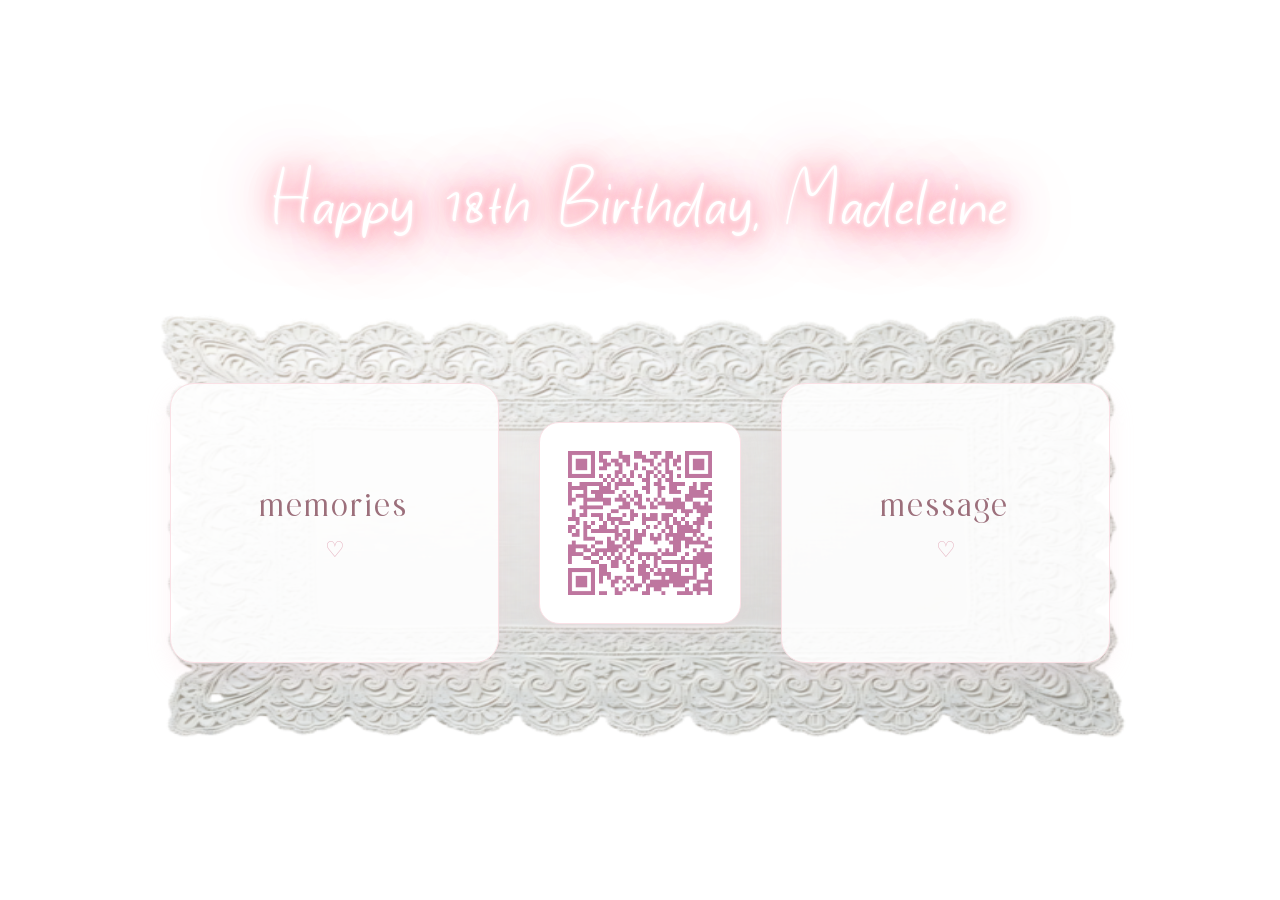
==== index.html @ 4638f528 "Add files via upload" ====
<!DOCTYPE html>
<html lang="en">
<head>
    <meta charset="UTF-8">
    <meta name="viewport" content="width=device-width, initial-scale=1.0">
    <title>Happy Birthday Madeleine!</title>
    <link rel="stylesheet" href="style.css">
</head>
<body>

    <div class="homepage-wrapper">
        
        <!-- Glowing Neon Title -->
        <header class="birthday-header">
            <h1 class="neon-glow">Happy 18th Birthday, Madeleine</h1>
        </header>

        <!-- Large Lace Box Container -->
        <div class="lace-container-large">
            
            <!-- Left Card: Memories -->
            <a href="memories.html" class="nav-card">
                <div class="card-content">
                    <h2>memories</h2>
                    <span class="heart-icon">♡</span>
                </div>
            </a>

            <!-- Center Image: QR Code -->
            <div class="qr-wrapper">
                <img src="qrcode.png" alt="Playlist QR Code" class="qr-image">
            </div>

            <!-- Right Card: Message -->
            <a href="message.html" class="nav-card">
                <div class="card-content">
                    <h2>message</h2>
                    <span class="heart-icon">♡</span>
                </div>
            </a>

        </div>
    </div>

</body>
</html>
---- style.css ----
/* Load Custom Fonts Locally */
@font-face {
    font-family: 'TheStoryline';
    src: url('the storyline.otf') format('opentype');
    font-weight: normal;
    font-style: normal;
}

@font-face {
    font-family: 'Eternalo';
    src: url('Eternalo.ttf') format('truetype');
    font-weight: normal;
    font-style: normal;
}

/* Reset and Base Styles */
* {
    margin: 0;
    padding: 0;
    box-sizing: border-box;
}

body {
    background-image: url('bg.png');
    background-repeat: repeat;
    background-position: top left;
    display: flex;
    justify-content: center;
    align-items: center;
    min-height: 100vh;
    padding: 40px 20px;
    overflow-x: hidden;
}

.homepage-wrapper, .page-wrapper {
    width: 100%;
    max-width: 1100px;
    display: flex;
    flex-direction: column;
    align-items: center;
    gap: 50px;
}

/* Neon Glow Typography */
.birthday-header h1.neon-glow {
    font-family: 'TheStoryline', sans-serif;
    font-size: 5.5rem;
    color: #fff;
    text-align: center;
    font-weight: 400;
    line-height: 1.1;
    letter-spacing: 1px;
    text-shadow: 
        0 0 4px #fff,
        0 0 10px #ffccd5,
        0 0 20px #ff99aa,
        0 0 40px #ff6680,
        0 0 70px #ff3355;
}

/* Enlarged Lace Container Box */
.lace-container-large {
    background-image: url('lace.png');
    background-size: 100% 100%;
    background-repeat: no-repeat;
    background-position: center;
    width: 100%;
    min-height: 450px;
    padding: 90px 80px;
    display: flex;
    justify-content: space-between;
    align-items: center;
    gap: 40px;
}

/* Navigation Cards */
.nav-card {
    flex: 1;
    background: rgba(255, 255, 255, 0.9); 
    border: 1px solid #fae1e6;
    border-radius: 24px;
    height: 280px;
    text-decoration: none;
    display: flex;
    justify-content: center;
    align-items: center;
    box-shadow: 0 10px 25px rgba(244, 196, 205, 0.2);
    transition: all 0.4s cubic-bezier(0.165, 0.84, 0.44, 1);
}

.nav-card:hover {
    transform: translateY(-8px);
    background: #ffffff;
    box-shadow: 0 15px 35px rgba(244, 196, 205, 0.4);
    border-color: #f7cbd5;
}

.card-content {
    text-align: center;
    display: flex;
    flex-direction: column;
    gap: 12px;
}

.card-content h2, .subpage-title {
    font-family: 'Eternalo', sans-serif;
    font-size: 2.2rem;
    color: #9c6f7b;
    letter-spacing: 3px;
    font-weight: 400;
    text-transform: lowercase;
}

.heart-icon {
    font-size: 1.4rem;
    color: #e5b3c0;
    transition: transform 0.3s ease;
}

.nav-card:hover .heart-icon {
    transform: scale(1.25);
}

/* QR Code Wrapper */
.qr-wrapper {
    display: flex;
    justify-content: center;
    align-items: center;
    padding: 20px;
    background: #ffffff;
    border-radius: 20px;
    box-shadow: 0 8px 20px rgba(244, 196, 205, 0.15);
    border: 1px solid #fae1e6;
}

.qr-image {
    width: 160px;
    height: 160px;
    object-fit: contain;
}

/* Sub-Page Content Layouts */
.content-box {
    background: rgba(255, 255, 255, 0.9);
    border: 1px solid #fae1e6;
    border-radius: 24px;
    padding: 40px;
    width: 100%;
    max-width: 850px;
    box-shadow: 0 10px 25px rgba(244, 196, 205, 0.2);
    text-align: center;
}

.subpage-title {
    margin-bottom: 30px;
    text-align: center;
}

.letter-text {
    font-family: 'Eternalo', sans-serif;
    font-size: 1.2rem;
    color: #5c4347;
    line-height: 1.8;
    text-align: left;
    white-space: pre-line;
}

/* Memories Photo Grid */
.photo-grid {
    display: grid;
    grid-template-columns: repeat(auto-fit, minmax(180px, 1fr));
    gap: 20px;
    margin-top: 20px;
}

.lightbox-item {
    width: 100%;
    position: relative;
}

.photo-click-area {
    cursor: zoom-in;
    display: block;
    width: 100%;
    height: 100%;
}

.memory-photo {
    width: 100%;
    height: 180px;
    object-fit: cover;
    border-radius: 12px;
    border: 4px solid #fff;
    box-shadow: 0 4px 10px rgba(244, 196, 205, 0.15);
    transition: transform 0.3s cubic-bezier(0.165, 0.84, 0.44, 1);
}

.memory-photo:hover {
    transform: scale(1.03);
}

/* --- Click to Enlarge Fixes --- */
.lightbox-toggle {
    display: none;
}

.overlay-view {
    position: fixed;
    top: 0;
    left: 0;
    width: 100vw;
    height: 100vh;
    background: rgba(255, 240, 243, 0.95);
    backdrop-filter: blur(5px);
    z-index: 9999;
    display: none;
    justify-content: center;
    align-items: center;
    padding: 20px;
}

.overlay-close-trigger {
    display: flex;
    justify-content: center;
    align-items: center;
    width: 100%;
    height: 100%;
    cursor: zoom-out;
}

.lightbox-toggle:checked ~ .overlay-view {
    display: flex;
    animation: fadeIn 0.2s ease-out;
}

.zoomed-photo {
    max-width: 90vw;
    max-height: 85vh;
    width: auto;
    height: auto;
    object-fit: contain;
    border: 6px solid #fff;
    box-shadow: 0 15px 40px rgba(244, 196, 205, 0.4);
}

/* Back Button Styles */
.back-button {
    display: inline-block;
    margin-top: 30px;
    font-family: 'Eternalo', sans-serif;
    color: #e5b3c0;
    text-decoration: none;
    font-size: 1.1rem;
    transition: color 0.3s ease;
}

.back-button:hover {
    color: #9c6f7b;
}

/* Animations */
@keyframes fadeIn {
    from { opacity: 0; transform: scale(0.98); }
    to { opacity: 1; transform: scale(1); }
}

/* Responsive Scaling */
@media (max-width: 850px) {
    .lace-container-large {
        flex-direction: column;
        padding: 50px 40px;
        background-size: cover;
        min-height: auto;
    }
    
    .nav-card {
        width: 100%;
        height: 180px;
    }
    
    .birthday-header h1.neon-glow {
        font-size: 3.5rem;
    }
}
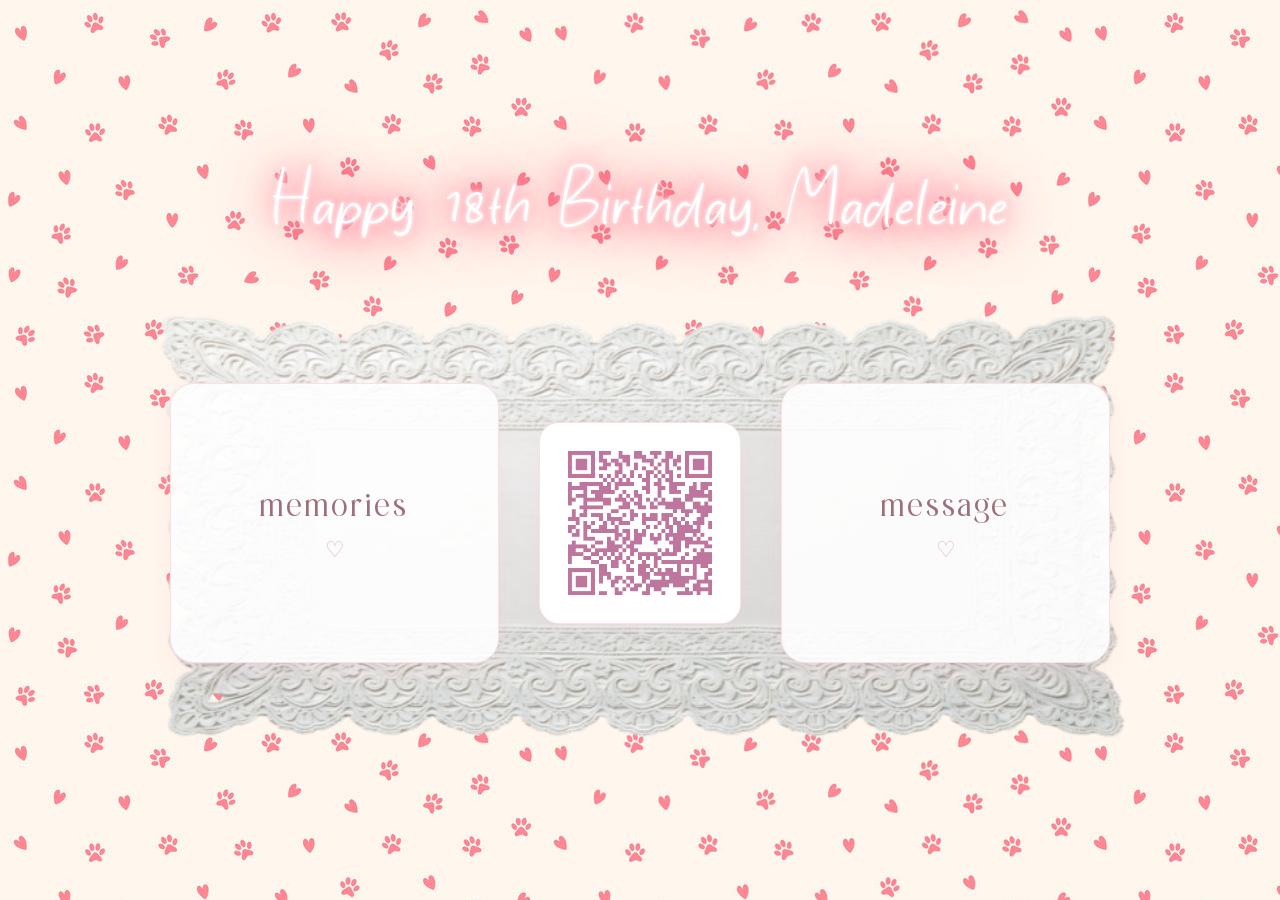
==== commit c6041260: "Update index.html" ====
--- a/index.html
+++ b/index.html
@@ -3,44 +3,46 @@
 <head>
     <meta charset="UTF-8">
     <meta name="viewport" content="width=device-width, initial-scale=1.0">
-    <title>Happy Birthday Madeleine!</title>
-    <link rel="stylesheet" href="style.css">
+    <title>Happy Birthday Madeleine</title>
+    <!-- The ?v=2 on the end forces mobile browsers to instantly load the new vertical layout updates -->
+    <link rel="stylesheet" href="style.css?v=2">
 </head>
 <body>
 
     <div class="homepage-wrapper">
         
-        <!-- Glowing Neon Title -->
+        <!-- Neon Glow Header -->
         <header class="birthday-header">
             <h1 class="neon-glow">Happy 18th Birthday, Madeleine</h1>
         </header>
 
-        <!-- Large Lace Box Container -->
-        <div class="lace-container-large">
+        <!-- Main Interactive Panel -->
+        <main class="lace-container-large">
             
-            <!-- Left Card: Memories -->
+            <!-- Left Side: Memories Link Card -->
             <a href="memories.html" class="nav-card">
                 <div class="card-content">
                     <h2>memories</h2>
-                    <span class="heart-icon">♡</span>
+                    <div class="heart-icon">♡</div>
                 </div>
             </a>
 
-            <!-- Center Image: QR Code -->
+            <!-- Center: Custom Birthday QR Code -->
             <div class="qr-wrapper">
-                <img src="qrcode.png" alt="Playlist QR Code" class="qr-image">
+                <img src="qrcode.png" alt="Birthday QR Code" class="qr-image">
             </div>
 
-            <!-- Right Card: Message -->
+            <!-- Right Side: Message Link Card -->
             <a href="message.html" class="nav-card">
                 <div class="card-content">
                     <h2>message</h2>
-                    <span class="heart-icon">♡</span>
+                    <div class="heart-icon">♡</div>
                 </div>
             </a>
 
-        </div>
+        </main>
+
     </div>
 
 </body>
-</html>+</html>
--- a/style.css
+++ b/style.css
@@ -24,6 +24,7 @@
     background-image: url('bg.png');
     background-repeat: repeat;
     background-position: top left;
+    background-color: #fff0f3; /* Soft pastel pink backup if image takes a second to load */
     display: flex;
     justify-content: center;
     align-items: center;
@@ -199,7 +200,7 @@
     transform: scale(1.03);
 }
 
-/* --- Click to Enlarge Fixes --- */
+/* --- Click to Enlarge (Lightbox) --- */
 .lightbox-toggle {
     display: none;
 }
@@ -264,21 +265,39 @@
     to { opacity: 1; transform: scale(1); }
 }
 
-/* Responsive Scaling */
+/* Responsive Scaling - Mobile Layout Update */
 @media (max-width: 850px) {
     .lace-container-large {
         flex-direction: column;
-        padding: 50px 40px;
-        background-size: cover;
-        min-height: auto;
+        padding: 100px 50px;
+        background-size: 100% 100%;
+        min-height: 800px;
+        width: 100%;
+        max-width: 420px; /* Constrains it perfectly to mobile screen width */
+        transform: rotate(90deg); /* Rotates the decorative framework canvas */
+    }
+
+    /* Counter-rotate the inner content blocks so text & QR stay perfectly right-side up */
+    .lace-container-large > * {
+        transform: rotate(-90deg);
     }
     
     .nav-card {
-        width: 100%;
-        height: 180px;
+        width: 140px; /* Balanced sizing inside the vertical lace boundaries */
+        height: 140px;
+        flex: none;
     }
     
+    .qr-wrapper {
+        padding: 12px;
+    }
+
+    .qr-image {
+        width: 100px;
+        height: 100px;
+    }
+
     .birthday-header h1.neon-glow {
         font-size: 3.5rem;
     }
-}+}
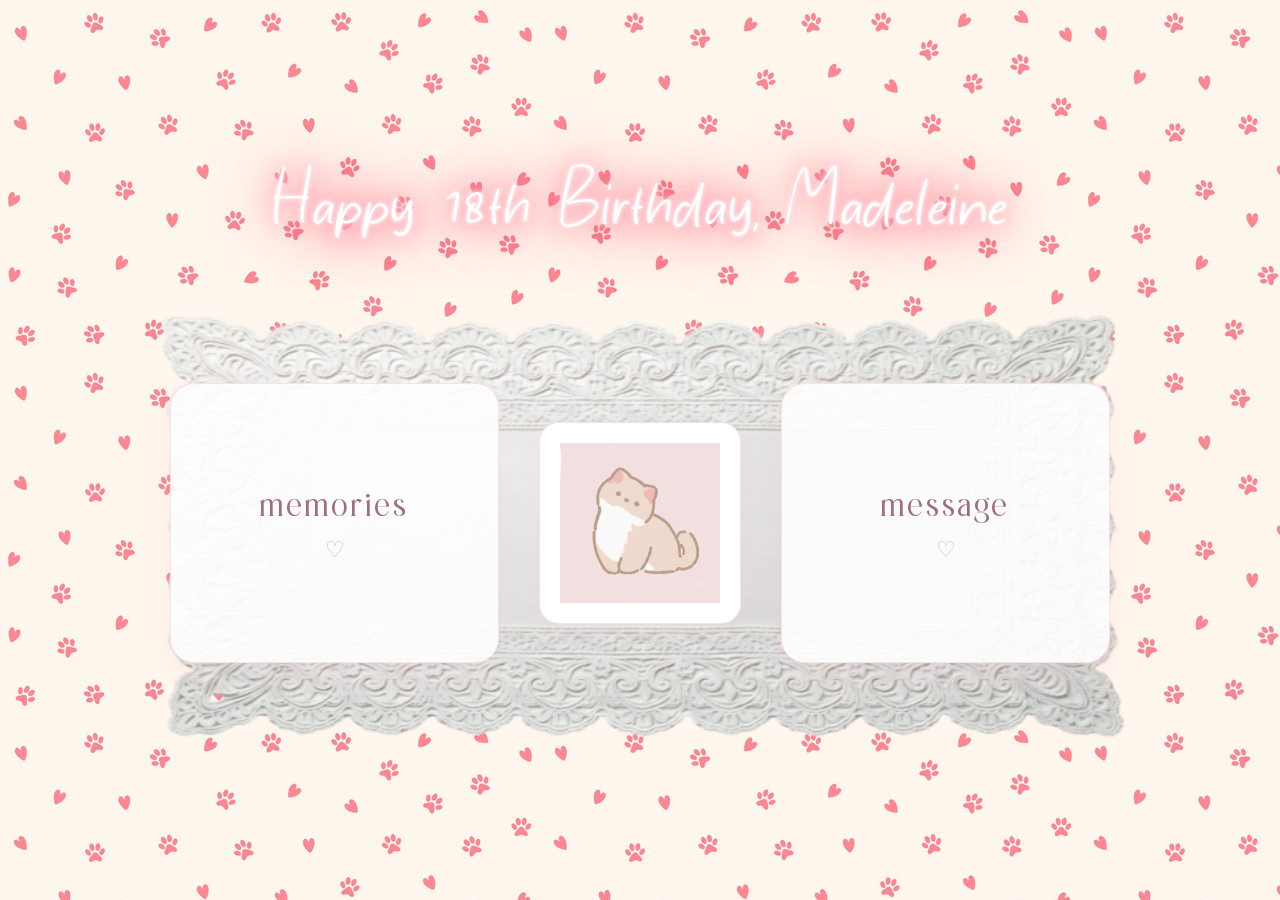
==== commit 6ba2592c: "Update index.html" ====
--- a/index.html
+++ b/index.html
@@ -4,22 +4,19 @@
     <meta charset="UTF-8">
     <meta name="viewport" content="width=device-width, initial-scale=1.0">
     <title>Happy Birthday Madeleine</title>
-    <!-- The ?v=2 on the end forces mobile browsers to instantly load the new vertical layout updates -->
-    <link rel="stylesheet" href="style.css?v=2">
+    <link rel="icon" type="image/png" href="favicon.png">
+    <link rel="stylesheet" href="style.css?v=3">
 </head>
 <body>
 
     <div class="homepage-wrapper">
         
-        <!-- Neon Glow Header -->
         <header class="birthday-header">
             <h1 class="neon-glow">Happy 18th Birthday, Madeleine</h1>
         </header>
 
-        <!-- Main Interactive Panel -->
         <main class="lace-container-large">
             
-            <!-- Left Side: Memories Link Card -->
             <a href="memories.html" class="nav-card">
                 <div class="card-content">
                     <h2>memories</h2>
@@ -27,12 +24,12 @@
                 </div>
             </a>
 
-            <!-- Center: Custom Birthday QR Code -->
             <div class="qr-wrapper">
-                <img src="qrcode.png" alt="Birthday QR Code" class="qr-image">
+                <a href="https://music.apple.com/us/playlist/happy-birthday-madeleine/pl.u-9N9Ledysx5gYXzX" target="_blank" rel="noopener noreferrer" style="display: flex; justify-content: center; align-items: center; text-decoration: none;">
+                    <img src="playlist image.png" alt="Happy Birthday Madeleine Playlist" class="qr-image">
+                </a>
             </div>
 
-            <!-- Right Side: Message Link Card -->
             <a href="message.html" class="nav-card">
                 <div class="card-content">
                     <h2>message</h2>
--- a/style.css
+++ b/style.css
@@ -122,7 +122,7 @@
     transform: scale(1.25);
 }
 
-/* QR Code Wrapper */
+/* QR Code Wrapper & Dynamic Hover Effect */
 .qr-wrapper {
     display: flex;
     justify-content: center;
@@ -132,6 +132,12 @@
     border-radius: 20px;
     box-shadow: 0 8px 20px rgba(244, 196, 205, 0.15);
     border: 1px solid #fae1e6;
+    transition: transform 0.3s cubic-bezier(0.165, 0.84, 0.44, 1), box-shadow 0.3s ease;
+}
+
+.qr-wrapper:hover {
+    transform: scale(1.05); /* Softly magnifies the QR layout */
+    box-shadow: 0 0 25px rgba(255, 105, 180, 0.5); /* Soft romantic pink neon aesthetic */
 }
 
 .qr-image {
@@ -140,7 +146,7 @@
     object-fit: contain;
 }
 
-/* Sub-Page Content Layouts */
+/* Sub-Page Content Layouts with Fade-In Envelope Animation */
 .content-box {
     background: rgba(255, 255, 255, 0.9);
     border: 1px solid #fae1e6;
@@ -150,6 +156,8 @@
     max-width: 850px;
     box-shadow: 0 10px 25px rgba(244, 196, 205, 0.2);
     text-align: center;
+    opacity: 0;
+    animation: openLetter 1.2s cubic-bezier(0.165, 0.84, 0.44, 1) forwards;
 }
 
 .subpage-title {
@@ -265,38 +273,31 @@
     to { opacity: 1; transform: scale(1); }
 }
 
-/* Responsive Scaling - Mobile Layout Update */
+@keyframes openLetter {
+    from {
+        opacity: 0;
+        transform: translateY(30px);
+    }
+    to {
+        opacity: 1;
+        transform: translateY(0);
+    }
+}
+
+/* Clean Responsive Scaling (No complex rotations) */
 @media (max-width: 850px) {
     .lace-container-large {
         flex-direction: column;
-        padding: 100px 50px;
-        background-size: 100% 100%;
-        min-height: 800px;
-        width: 100%;
-        max-width: 420px; /* Constrains it perfectly to mobile screen width */
-        transform: rotate(90deg); /* Rotates the decorative framework canvas */
-    }
-
-    /* Counter-rotate the inner content blocks so text & QR stay perfectly right-side up */
-    .lace-container-large > * {
-        transform: rotate(-90deg);
+        padding: 50px 40px;
+        background-size: cover;
+        min-height: auto;
     }
     
     .nav-card {
-        width: 140px; /* Balanced sizing inside the vertical lace boundaries */
-        height: 140px;
-        flex: none;
+        width: 100%;
+        height: 180px;
     }
     
-    .qr-wrapper {
-        padding: 12px;
-    }
-
-    .qr-image {
-        width: 100px;
-        height: 100px;
-    }
-
     .birthday-header h1.neon-glow {
         font-size: 3.5rem;
     }
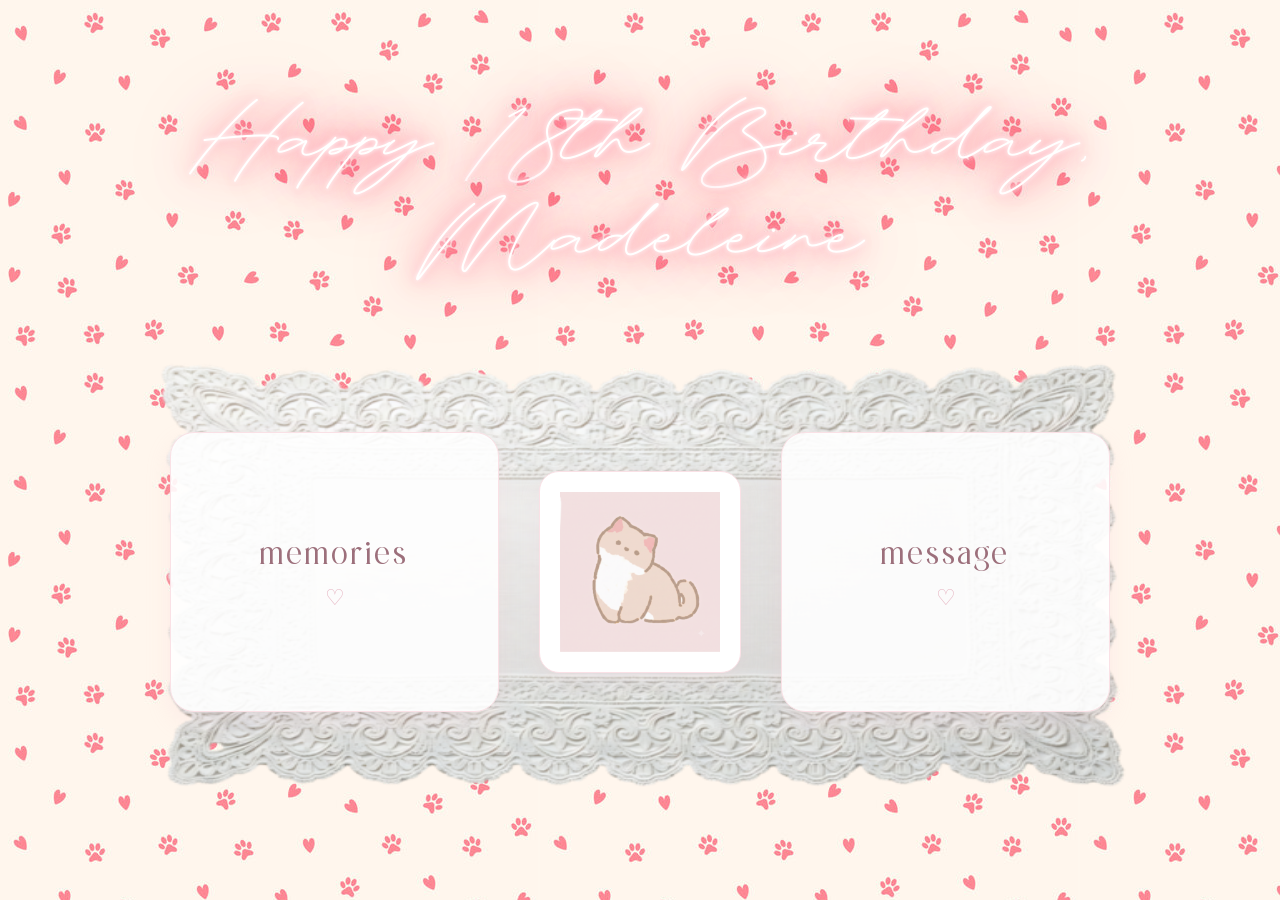
==== commit 4f70e36c: "Update index.html" ====
--- a/index.html
+++ b/index.html
@@ -5,7 +5,7 @@
     <meta name="viewport" content="width=device-width, initial-scale=1.0">
     <title>Happy Birthday Madeleine</title>
     <link rel="icon" type="image/png" href="favicon.png">
-    <link rel="stylesheet" href="style.css?v=3">
+    <link rel="stylesheet" href="style.css?v=4">
 </head>
 <body>
 
--- a/style.css
+++ b/style.css
@@ -1,7 +1,7 @@
 /* Load Custom Fonts Locally */
 @font-face {
-    font-family: 'TheStoryline';
-    src: url('the storyline.otf') format('opentype');
+    font-family: 'BulgaryRose-Regular';
+    src: url('BulgaryRose-Regular.otf') format('opentype');
     font-weight: normal;
     font-style: normal;
 }
@@ -44,7 +44,7 @@
 
 /* Neon Glow Typography */
 .birthday-header h1.neon-glow {
-    font-family: 'TheStoryline', sans-serif;
+    font-family: 'BulgaryRose-Regular', sans-serif;
     font-size: 5.5rem;
     color: #fff;
     text-align: center;
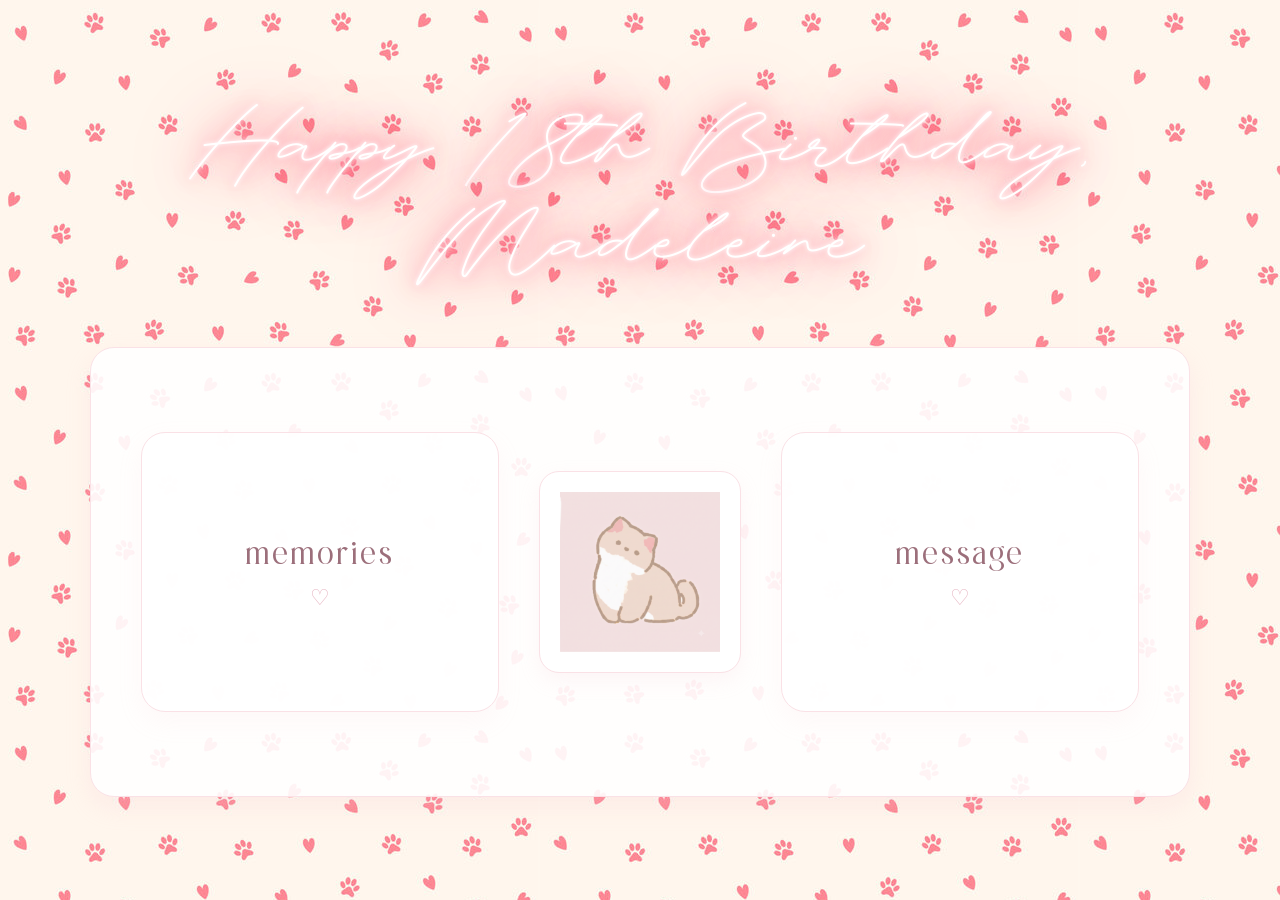
==== commit 2d178b86: "Update index.html" ====
--- a/index.html
+++ b/index.html
@@ -5,7 +5,7 @@
     <meta name="viewport" content="width=device-width, initial-scale=1.0">
     <title>Happy Birthday Madeleine</title>
     <link rel="icon" type="image/png" href="favicon.png">
-    <link rel="stylesheet" href="style.css?v=4">
+    <link rel="stylesheet" href="style.css?v=8">
 </head>
 <body>
 
--- a/style.css
+++ b/style.css
@@ -59,19 +59,21 @@
         0 0 70px #ff3355;
 }
 
-/* Enlarged Lace Container Box */
+/* Clean White Container Box (Updated from Lace to match Subpages with Fade-In Animation) */
 .lace-container-large {
-    background-image: url('lace.png');
-    background-size: 100% 100%;
-    background-repeat: no-repeat;
-    background-position: center;
+    background: rgba(255, 255, 255, 0.9);
+    border: 1px solid #fae1e6;
+    border-radius: 24px;
     width: 100%;
     min-height: 450px;
-    padding: 90px 80px;
+    padding: 60px 50px;
     display: flex;
     justify-content: space-between;
     align-items: center;
     gap: 40px;
+    box-shadow: 0 10px 25px rgba(244, 196, 205, 0.2);
+    opacity: 0;
+    animation: openLetter 1.2s cubic-bezier(0.165, 0.84, 0.44, 1) forwards;
 }
 
 /* Navigation Cards */
@@ -85,7 +87,7 @@
     display: flex;
     justify-content: center;
     align-items: center;
-    box-shadow: 0 10px 25px rgba(244, 196, 205, 0.2);
+    box-shadow: 0 10px 25px rgba(244, 196, 205, 0.1);
     transition: all 0.4s cubic-bezier(0.165, 0.84, 0.44, 1);
 }
 
@@ -122,7 +124,7 @@
     transform: scale(1.25);
 }
 
-/* QR Code Wrapper & Dynamic Hover Effect */
+/* Playlist Image Wrapper & Dynamic Hover Effect */
 .qr-wrapper {
     display: flex;
     justify-content: center;
@@ -136,7 +138,7 @@
 }
 
 .qr-wrapper:hover {
-    transform: scale(1.05); /* Softly magnifies the QR layout */
+    transform: scale(1.05); /* Softly magnifies the Playlist layout */
     box-shadow: 0 0 25px rgba(255, 105, 180, 0.5); /* Soft romantic pink neon aesthetic */
 }
 
@@ -146,7 +148,7 @@
     object-fit: contain;
 }
 
-/* Sub-Page Content Layouts with Fade-In Envelope Animation */
+/* Sub-Page Content Layouts (Clean and stable for the photo grid) */
 .content-box {
     background: rgba(255, 255, 255, 0.9);
     border: 1px solid #fae1e6;
@@ -156,6 +158,10 @@
     max-width: 850px;
     box-shadow: 0 10px 25px rgba(244, 196, 205, 0.2);
     text-align: center;
+}
+
+/* New specific class for pages that SHOULD fade in like a letter */
+.letter-animate {
     opacity: 0;
     animation: openLetter 1.2s cubic-bezier(0.165, 0.84, 0.44, 1) forwards;
 }
@@ -214,18 +220,18 @@
 }
 
 .overlay-view {
-    position: fixed;
-    top: 0;
-    left: 0;
-    width: 100vw;
-    height: 100vh;
+    position: fixed !important;
+    top: 0 !important;
+    left: 0 !important;
+    width: 100vw !important;
+    height: 100vh !important;
     background: rgba(255, 240, 243, 0.95);
     backdrop-filter: blur(5px);
-    z-index: 9999;
+    -webkit-backdrop-filter: blur(5px);
+    z-index: 99999;
     display: none;
     justify-content: center;
     align-items: center;
-    padding: 20px;
 }
 
 .overlay-close-trigger {
@@ -238,7 +244,7 @@
 }
 
 .lightbox-toggle:checked ~ .overlay-view {
-    display: flex;
+    display: flex !important;
     animation: fadeIn 0.2s ease-out;
 }
 
@@ -284,12 +290,11 @@
     }
 }
 
-/* Clean Responsive Scaling (No complex rotations) */
+/* Clean Responsive Scaling */
 @media (max-width: 850px) {
     .lace-container-large {
         flex-direction: column;
-        padding: 50px 40px;
-        background-size: cover;
+        padding: 40px 30px;
         min-height: auto;
     }
     
